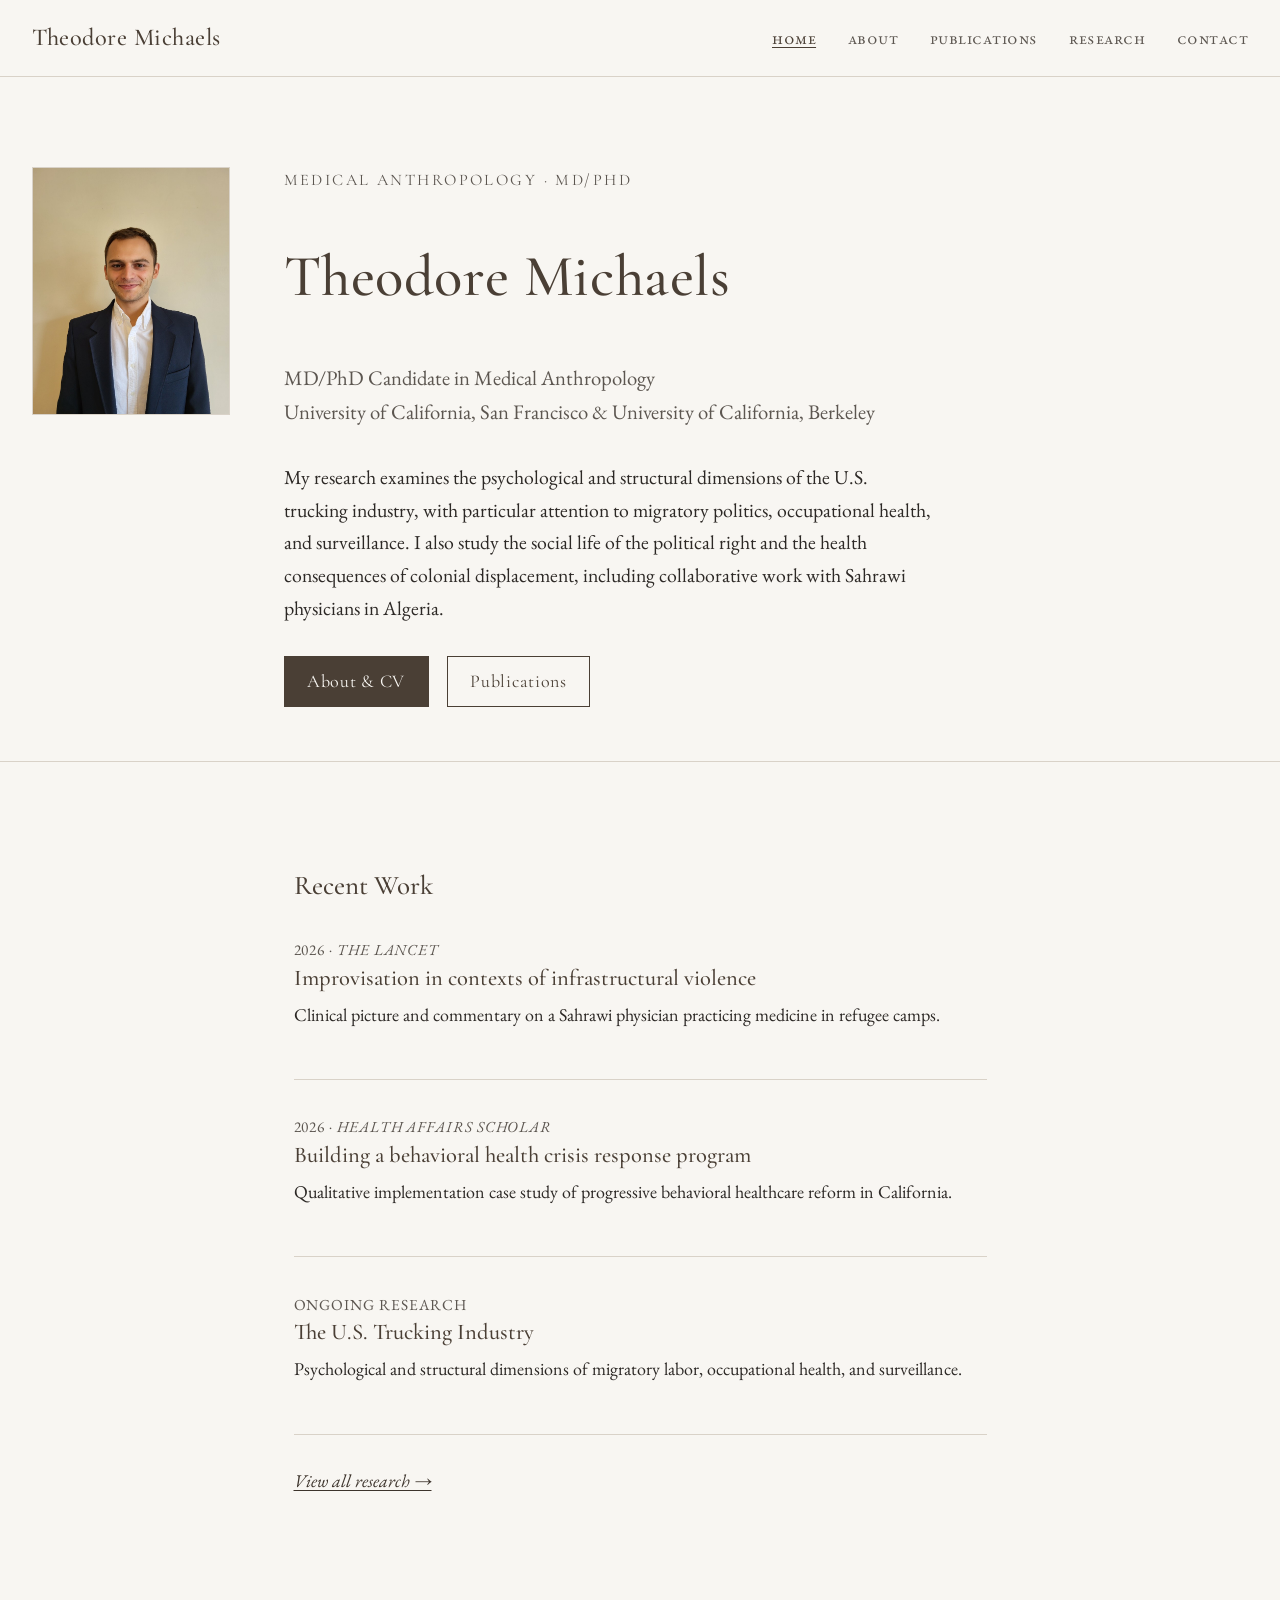
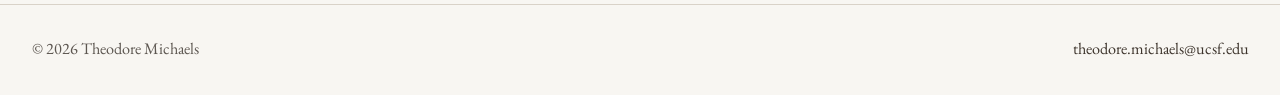
==== index.html @ 2a9b61cb "Add files via upload" ====
<!DOCTYPE html>
<html lang="en">
<head>
  <meta charset="UTF-8">
  <meta name="viewport" content="width=device-width, initial-scale=1.0">
  <meta name="description" content="Theodore Michaels — MD/PhD candidate in Medical Anthropology at UCSF and UC Berkeley">
  <title>Theodore Michaels — Home</title>
  <link rel="stylesheet" href="styles.css">
  <link rel="preconnect" href="https://fonts.googleapis.com">
  <link rel="preconnect" href="https://fonts.gstatic.com" crossorigin>
  <link href="https://fonts.googleapis.com/css2?family=Cormorant+Garamond:ital,wght@0,400;0,500;0,600;1,400&family=EB+Garamond:ital,wght@0,400;0,500;1,400&display=swap" rel="stylesheet">
</head>
<body>
  <a class="skip-link" href="#main">Skip to content</a>

  <header class="site-header">
    <div class="container">
      <a href="index.html" class="site-title">Theodore Michaels</a>
      <button class="nav-toggle" aria-label="Open menu" aria-expanded="false">
        <span></span>
        <span></span>
      </button>
      <nav class="site-nav" aria-label="Main">
        <ul>
          <li><a href="index.html" aria-current="page">Home</a></li>
          <li><a href="about.html">About</a></li>
          <li><a href="publications.html">Publications</a></li>
          <li><a href="research.html">Research</a></li>
          <li><a href="contact.html">Contact</a></li>
        </ul>
      </nav>
    </div>
  </header>

  <main id="main">
    <section class="hero hero-with-photo">
      <div class="container">
        <img
          src="assets/headshot.png"
          data-headshot="true"
          alt="Portrait of Theodore Michaels"
          class="hero-photo"
          width="220"
          height="275">
        <div>
          <p class="hero-label">Medical Anthropology · MD/PhD</p>
          <h1>Theodore Michaels</h1>
          <p class="hero-subtitle">MD/PhD Candidate in Medical Anthropology<br>University of California, San Francisco &amp; University of California, Berkeley</p>
          <p class="hero-intro">
            My research examines the psychological and structural dimensions of the U.S. trucking industry,
            with particular attention to migratory politics, occupational health, and surveillance. I also
            study the social life of the political right and the health consequences of colonial displacement,
            including collaborative work with Sahrawi physicians in Algeria.
          </p>
          <div class="hero-links">
            <a href="about.html" class="btn">About &amp; CV</a>
            <a href="publications.html" class="btn btn-outline">Publications</a>
          </div>
        </div>
      </div>
    </section>

    <section class="section">
      <div class="container narrow">
        <h2>Recent Work</h2>
        <ul class="card-list">
          <li class="card">
            <span class="card-meta">2026 · <em>The Lancet</em></span>
            <h3><a href="publications.html">Improvisation in contexts of infrastructural violence</a></h3>
            <p>Clinical picture and commentary on a Sahrawi physician practicing medicine in refugee camps.</p>
          </li>
          <li class="card">
            <span class="card-meta">2026 · <em>Health Affairs Scholar</em></span>
            <h3><a href="publications.html">Building a behavioral health crisis response program</a></h3>
            <p>Qualitative implementation case study of progressive behavioral healthcare reform in California.</p>
          </li>
          <li class="card">
            <span class="card-meta">Ongoing research</span>
            <h3><a href="research.html">The U.S. Trucking Industry</a></h3>
            <p>Psychological and structural dimensions of migratory labor, occupational health, and surveillance.</p>
          </li>
        </ul>
        <p class="section-footer"><a href="research.html">View all research →</a></p>
      </div>
    </section>
  </main>

  <footer class="site-footer">
    <div class="container">
      <p>&copy; <span id="year"></span> Theodore Michaels</p>
      <p class="footer-links">
        <a href="mailto:theodore.michaels@ucsf.edu">theodore.michaels@ucsf.edu</a>
      </p>
    </div>
  </footer>

  <script src="script.js"></script>
</body>
</html>
---- styles.css ----
/* ── Variables ───────────────────────────────────────────── */
:root {
  --color-bg: #f8f6f2;
  --color-bg-alt: #f0ebe3;
  --color-text: #2c2825;
  --color-text-muted: #5c5650;
  --color-accent: #4a3f35;
  --color-border: #d9d2c8;
  --color-link: #3d342c;
  --color-link-hover: #1a1614;

  --font-display: "Cormorant Garamond", "Georgia", serif;
  --font-body: "EB Garamond", "Georgia", serif;

  --space-xs: 0.5rem;
  --space-sm: 1rem;
  --space-md: 1.75rem;
  --space-lg: 3rem;
  --space-xl: 5rem;

  --max-width: 72rem;
  --max-narrow: 42rem;

  --transition: 0.2s ease;
}

/* ── Reset & Base ────────────────────────────────────────── */
*,
*::before,
*::after {
  box-sizing: border-box;
}

html {
  font-size: 18px;
  scroll-behavior: smooth;
}

body {
  margin: 0;
  font-family: var(--font-body);
  font-weight: 400;
  line-height: 1.65;
  color: var(--color-text);
  background-color: var(--color-bg);
  -webkit-font-smoothing: antialiased;
}

img {
  max-width: 100%;
  height: auto;
}

a {
  color: var(--color-link);
  text-decoration: underline;
  text-decoration-thickness: 1px;
  text-underline-offset: 3px;
  transition: color var(--transition);
}

a:hover {
  color: var(--color-link-hover);
}

h1, h2, h3 {
  font-family: var(--font-display);
  font-weight: 500;
  line-height: 1.2;
  color: var(--color-accent);
}

h1 {
  font-size: clamp(2.25rem, 5vw, 3.25rem);
  letter-spacing: 0.01em;
}

h2 {
  font-size: 1.5rem;
  margin-top: var(--space-lg);
  margin-bottom: var(--space-sm);
}

h3 {
  font-size: 1.25rem;
  margin: 0 0 var(--space-xs);
}

p {
  margin: 0 0 var(--space-sm);
}

code {
  font-size: 0.85em;
  padding: 0.1em 0.35em;
  background: var(--color-bg-alt);
  border-radius: 2px;
}

/* ── Layout ──────────────────────────────────────────────── */
.container {
  width: 100%;
  max-width: var(--max-width);
  margin: 0 auto;
  padding: 0 var(--space-md);
}

.container.narrow {
  max-width: var(--max-narrow);
}

/* ── Skip link ───────────────────────────────────────────── */
.skip-link {
  position: absolute;
  top: -100%;
  left: var(--space-sm);
  padding: var(--space-xs) var(--space-sm);
  background: var(--color-accent);
  color: var(--color-bg);
  z-index: 100;
}

.skip-link:focus {
  top: var(--space-sm);
}

/* ── Header & Nav ────────────────────────────────────────── */
.site-header {
  border-bottom: 1px solid var(--color-border);
  background: var(--color-bg);
  position: sticky;
  top: 0;
  z-index: 50;
}

.site-header .container {
  display: flex;
  align-items: center;
  justify-content: space-between;
  padding-top: var(--space-sm);
  padding-bottom: var(--space-sm);
}

.site-title {
  font-family: var(--font-display);
  font-size: 1.35rem;
  font-weight: 500;
  text-decoration: none;
  color: var(--color-accent);
  letter-spacing: 0.02em;
}

.site-nav ul {
  display: flex;
  gap: var(--space-md);
  list-style: none;
  margin: 0;
  padding: 0;
}

.site-nav a {
  font-size: 0.95rem;
  text-decoration: none;
  color: var(--color-text-muted);
  letter-spacing: 0.03em;
  text-transform: lowercase;
  font-variant: small-caps;
}

.site-nav a:hover,
.site-nav a[aria-current="page"] {
  color: var(--color-accent);
  text-decoration: underline;
}

.nav-toggle {
  display: none;
  flex-direction: column;
  justify-content: center;
  gap: 6px;
  width: 2rem;
  height: 2rem;
  padding: 0;
  border: none;
  background: transparent;
  cursor: pointer;
}

.nav-toggle span {
  display: block;
  width: 100%;
  height: 1px;
  background: var(--color-accent);
  transition: transform var(--transition), opacity var(--transition);
}

.nav-toggle[aria-expanded="true"] span:first-child {
  transform: translateY(3.5px) rotate(45deg);
}

.nav-toggle[aria-expanded="true"] span:last-child {
  transform: translateY(-3.5px) rotate(-45deg);
}

/* ── Hero (Home) ─────────────────────────────────────────── */
.hero {
  padding: var(--space-xl) 0 var(--space-lg);
  border-bottom: 1px solid var(--color-border);
}

.hero-label {
  font-family: var(--font-display);
  font-size: 0.9rem;
  letter-spacing: 0.15em;
  text-transform: uppercase;
  color: var(--color-text-muted);
  margin-bottom: var(--space-sm);
}

.hero-subtitle {
  font-size: 1.15rem;
  color: var(--color-text-muted);
  margin-bottom: var(--space-md);
}

.hero-intro {
  font-size: 1.1rem;
  max-width: 36rem;
  margin-bottom: var(--space-md);
}

.hero-links {
  display: flex;
  flex-wrap: wrap;
  gap: var(--space-sm);
  margin-top: var(--space-md);
}

/* ── Buttons ─────────────────────────────────────────────── */
.btn {
  display: inline-block;
  padding: 0.55em 1.25em;
  font-family: var(--font-display);
  font-size: 1rem;
  letter-spacing: 0.04em;
  text-decoration: none;
  color: var(--color-bg);
  background: var(--color-accent);
  border: 1px solid var(--color-accent);
  transition: background var(--transition), color var(--transition);
}

.btn:hover {
  background: transparent;
  color: var(--color-accent);
}

.btn-outline {
  background: transparent;
  color: var(--color-accent);
}

.btn-outline:hover {
  background: var(--color-accent);
  color: var(--color-bg);
}

.btn-download::before {
  content: "↓ ";
  font-size: 0.9em;
}

/* ── Page header ─────────────────────────────────────────── */
.page-header {
  padding: var(--space-lg) 0 var(--space-md);
  border-bottom: 1px solid var(--color-border);
}

.page-header h1 {
  margin: 0 0 var(--space-xs);
}

.lead {
  font-size: 1.15rem;
  color: var(--color-text-muted);
  margin: 0;
}

/* ── Sections ────────────────────────────────────────────── */
.section {
  padding: var(--space-lg) 0 var(--space-xl);
}

.section-label {
  font-family: var(--font-display);
  font-size: 0.85rem;
  letter-spacing: 0.12em;
  text-transform: uppercase;
  color: var(--color-text-muted);
  border-bottom: 1px solid var(--color-border);
  padding-bottom: var(--space-xs);
  margin-top: var(--space-lg);
}

.section-footer {
  margin-top: var(--space-md);
  font-style: italic;
}

/* ── Cards (Home) ────────────────────────────────────────── */
.card-list {
  list-style: none;
  margin: var(--space-md) 0 0;
  padding: 0;
}

.card {
  padding: var(--space-md) 0;
  border-bottom: 1px solid var(--color-border);
}

.card:first-child {
  padding-top: 0;
}

.card-meta {
  font-size: 0.85rem;
  letter-spacing: 0.06em;
  text-transform: uppercase;
  color: var(--color-text-muted);
}

.card h3 a {
  text-decoration: none;
  color: var(--color-accent);
}

.card h3 a:hover {
  text-decoration: underline;
}

/* ── Profile photo ───────────────────────────────────────── */
.profile-photo {
  width: 100%;
  max-width: 14rem;
  aspect-ratio: 4 / 5;
  object-fit: cover;
  object-position: center top;
  border: 1px solid var(--color-border);
  margin-bottom: var(--space-md);
}

.hero-with-photo .container {
  display: grid;
  gap: var(--space-lg);
  align-items: start;
}

.hero-photo {
  width: 100%;
  max-width: 11rem;
  aspect-ratio: 4 / 5;
  object-fit: cover;
  object-position: center top;
  border: 1px solid var(--color-border);
  justify-self: center;
}

/* ── About ───────────────────────────────────────────────── */
.about-grid {
  display: grid;
  gap: var(--space-lg);
}

.about-sidebar {
  display: flex;
  flex-direction: column;
}

.cv-box {
  padding: var(--space-md);
  background: var(--color-bg-alt);
  border: 1px solid var(--color-border);
}

.cv-box h2 {
  margin-top: 0;
}

.cv-note {
  margin: var(--space-sm) 0 0;
  color: var(--color-text-muted);
}

/* ── Timeline ────────────────────────────────────────────── */
.timeline {
  list-style: none;
  margin: 0;
  padding: 0;
}

.timeline li {
  display: grid;
  grid-template-columns: 4rem 1fr;
  gap: var(--space-sm);
  padding: var(--space-xs) 0;
  border-bottom: 1px solid var(--color-border);
}

.timeline-date {
  font-variant: small-caps;
  color: var(--color-text-muted);
}

.plain-list {
  list-style: none;
  margin: 0;
  padding: 0;
}

.plain-list li {
  padding: 0.25em 0;
}

/* ── Publications ────────────────────────────────────────── */
.pub-list {
  list-style: none;
  margin: var(--space-md) 0 0;
  padding: 0;
  counter-reset: pub;
}

.pub-item {
  padding: var(--space-md) 0;
  border-bottom: 1px solid var(--color-border);
  counter-increment: pub;
}

.pub-item::before {
  content: counter(pub) ".";
  display: block;
  font-family: var(--font-display);
  font-size: 0.9rem;
  color: var(--color-text-muted);
  margin-bottom: var(--space-xs);
}

.pub-authors {
  margin: 0;
  font-size: 0.95rem;
}

.pub-title {
  margin: 0.15em 0;
  font-size: 1.1rem;
}

.pub-venue {
  margin: 0;
  color: var(--color-text-muted);
}

.pub-links {
  margin: var(--space-xs) 0 0;
  font-size: 0.9rem;
}

.pub-links a {
  text-decoration: none;
}

.pub-links a:hover {
  text-decoration: underline;
}

/* ── Research projects ───────────────────────────────────── */
.project {
  padding: var(--space-md) 0;
  border-bottom: 1px solid var(--color-border);
}

.project:first-of-type {
  padding-top: 0;
}

.project-header {
  margin-bottom: var(--space-sm);
}

.project-header h2 {
  margin: var(--space-xs) 0 0;
  font-size: 1.35rem;
}

.project-status {
  font-size: 0.75rem;
  letter-spacing: 0.1em;
  text-transform: uppercase;
  color: var(--color-text-muted);
}

.project-meta {
  font-size: 0.95rem;
  color: var(--color-text-muted);
  margin-top: var(--space-sm);
}

/* ── Contact ─────────────────────────────────────────────── */
.contact-grid {
  display: grid;
  gap: var(--space-lg);
}

.contact-block h2 {
  margin-top: 0;
  font-size: 1.15rem;
  letter-spacing: 0.05em;
  text-transform: lowercase;
  font-variant: small-caps;
}

.links-list a {
  text-decoration: none;
}

.links-list a:hover {
  text-decoration: underline;
}

/* ── Footer ──────────────────────────────────────────────── */
.site-footer {
  border-top: 1px solid var(--color-border);
  padding: var(--space-md) 0;
  margin-top: auto;
}

.site-footer .container {
  display: flex;
  flex-wrap: wrap;
  justify-content: space-between;
  align-items: baseline;
  gap: var(--space-sm);
  font-size: 0.9rem;
  color: var(--color-text-muted);
}

.site-footer p {
  margin: 0;
}

.footer-links a {
  text-decoration: none;
}

.footer-links a:hover {
  text-decoration: underline;
}

/* ── Responsive ────────────────────────────────────────────── */
@media (max-width: 640px) {
  html {
    font-size: 17px;
  }

  .nav-toggle {
    display: flex;
  }

  .site-nav {
    position: absolute;
    top: 100%;
    left: 0;
    right: 0;
    background: var(--color-bg);
    border-bottom: 1px solid var(--color-border);
    max-height: 0;
    overflow: hidden;
    transition: max-height var(--transition);
  }

  .site-nav.is-open {
    max-height: 20rem;
  }

  .site-nav ul {
    flex-direction: column;
    gap: 0;
    padding: var(--space-sm) var(--space-md) var(--space-md);
  }

  .site-nav li {
    padding: var(--space-xs) 0;
  }

  .hero {
    padding-top: var(--space-lg);
  }

  .site-footer .container {
    flex-direction: column;
  }

  .timeline li {
    grid-template-columns: 1fr;
    gap: 0.15rem;
  }
}

@media (min-width: 768px) {
  .hero-with-photo .container {
    grid-template-columns: 11rem 1fr;
  }

  .hero-photo {
    justify-self: start;
  }

  .about-grid {
    grid-template-columns: 1fr 16rem;
    align-items: start;
  }

  .contact-grid {
    grid-template-columns: 1fr 1fr;
  }
}
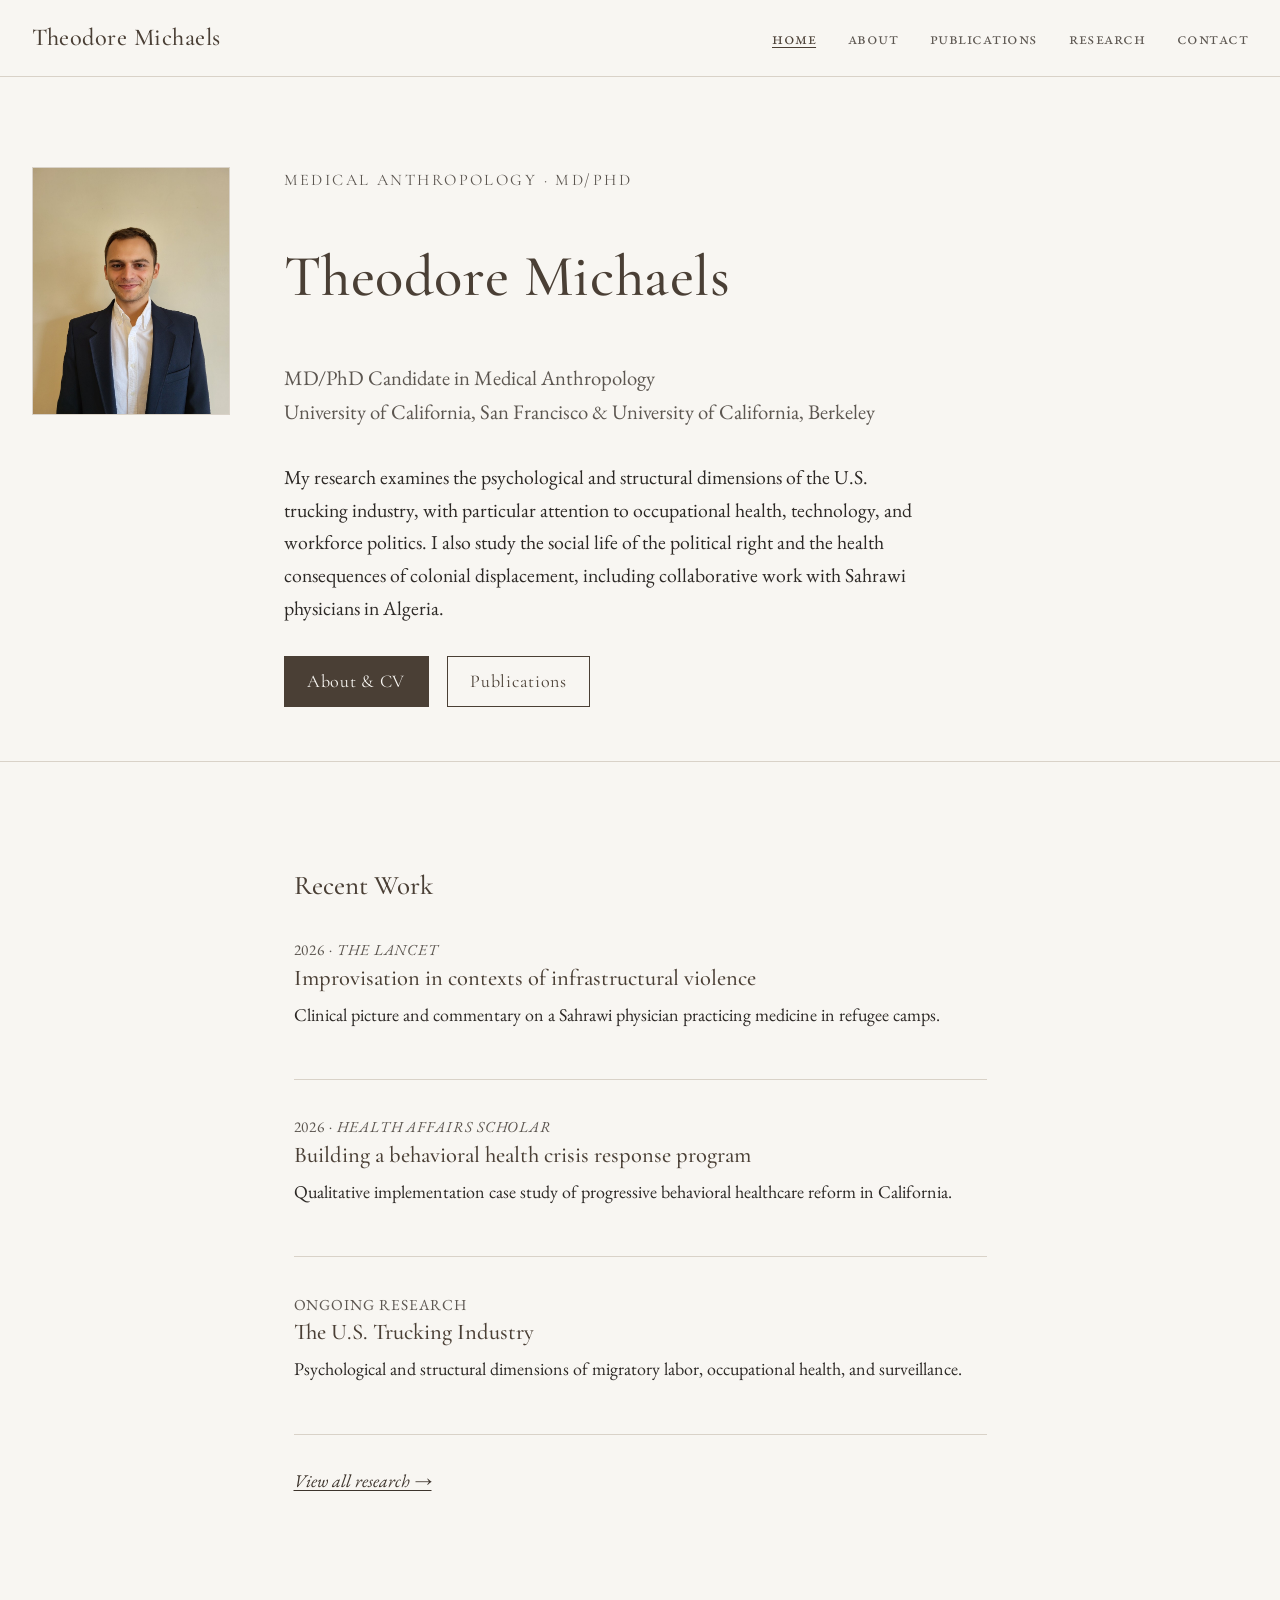
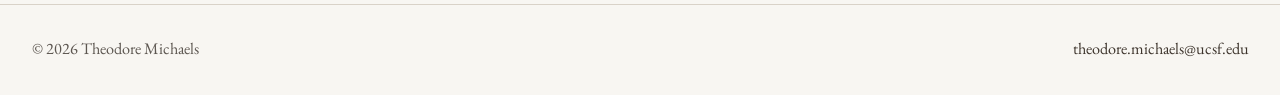
==== commit 6068796a: "Update index.html" ====
--- a/index.html
+++ b/index.html
@@ -48,7 +48,7 @@
           <p class="hero-subtitle">MD/PhD Candidate in Medical Anthropology<br>University of California, San Francisco &amp; University of California, Berkeley</p>
           <p class="hero-intro">
             My research examines the psychological and structural dimensions of the U.S. trucking industry,
-            with particular attention to migratory politics, occupational health, and surveillance. I also
+            with particular attention to occupational health, technology, and workforce politics. I also
             study the social life of the political right and the health consequences of colonial displacement,
             including collaborative work with Sahrawi physicians in Algeria.
           </p>
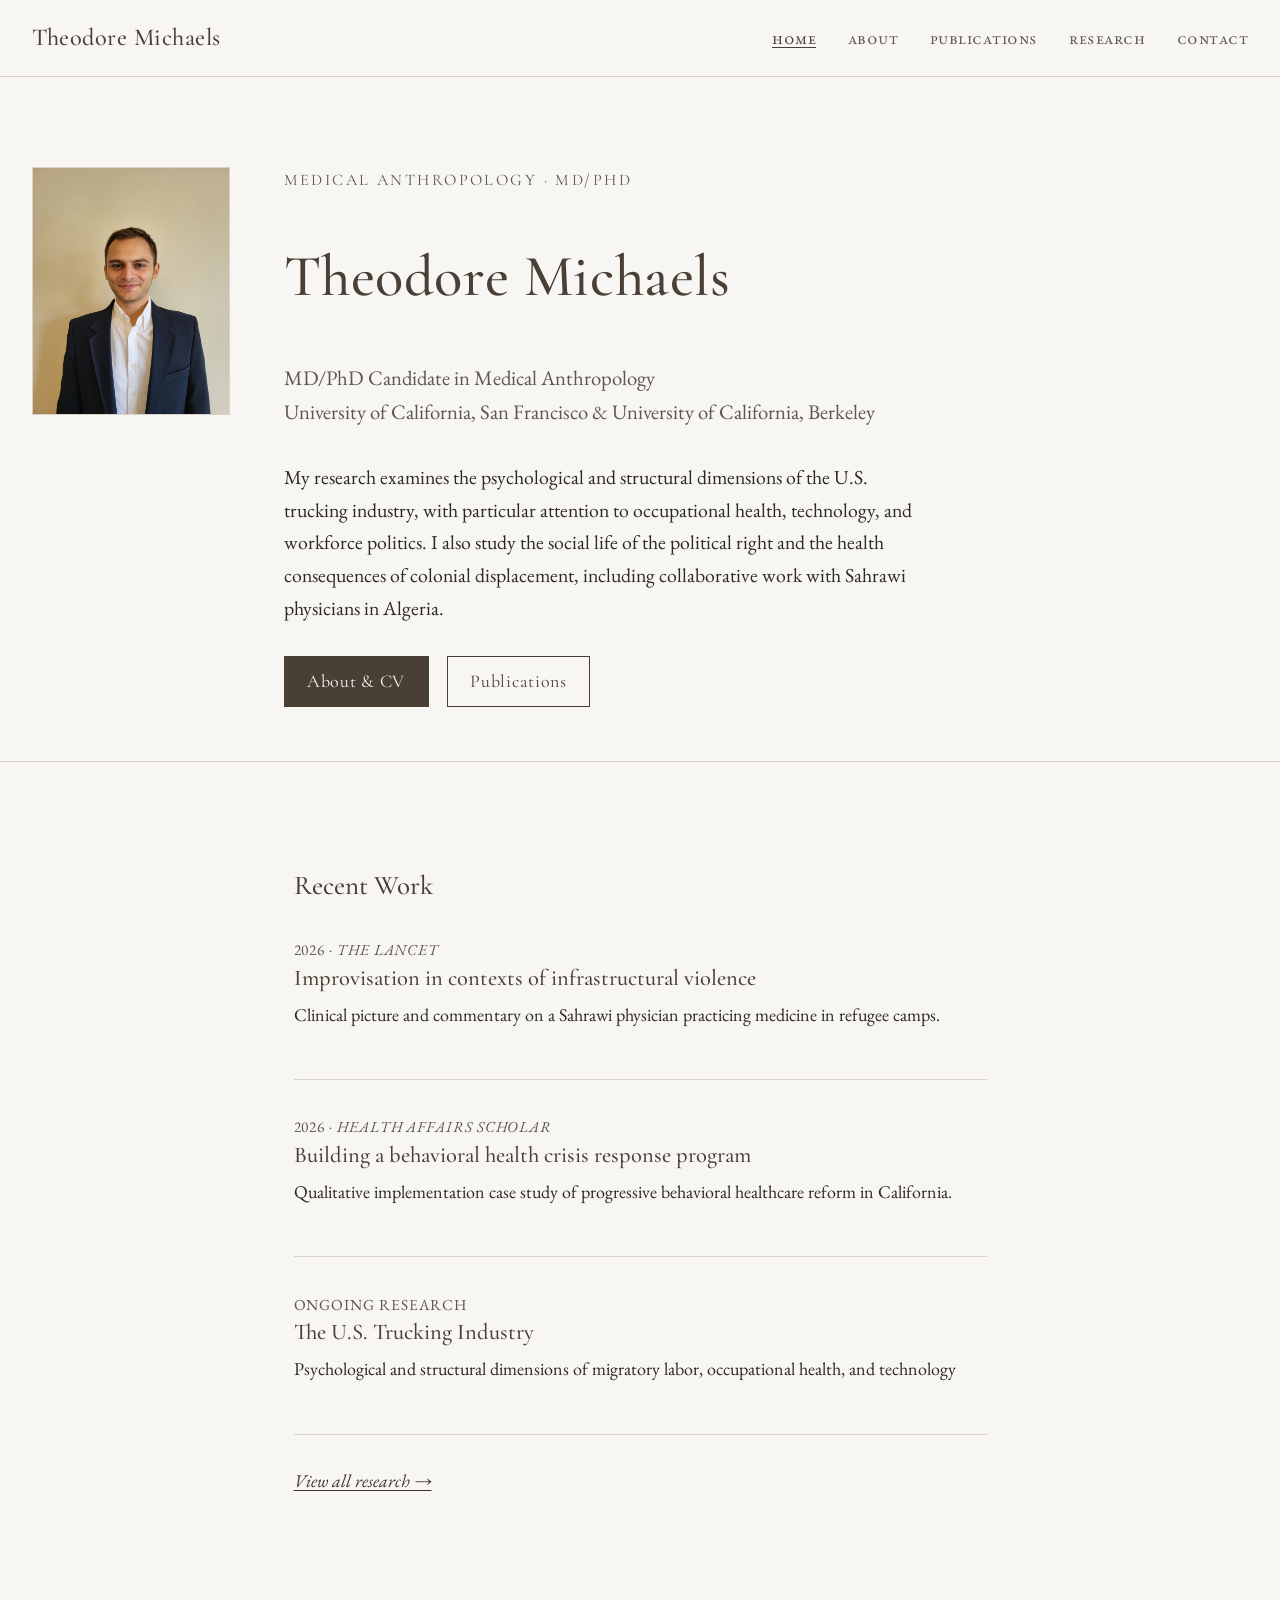
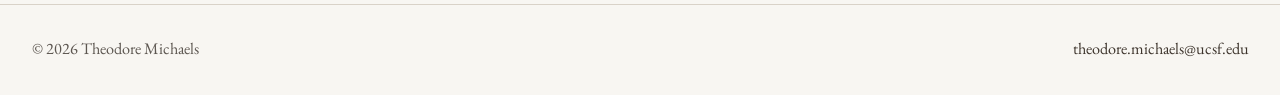
==== commit 4448b7e9: "Fix HTML encoding issues in index.html" ====
--- a/index.html
+++ b/index.html
@@ -77,7 +77,7 @@
           <li class="card">
             <span class="card-meta">Ongoing research</span>
             <h3><a href="research.html">The U.S. Trucking Industry</a></h3>
-            <p>Psychological and structural dimensions of migratory labor, occupational health, and surveillance.</p>
+            <p>Psychological and structural dimensions of migratory labor, occupational health, and technology</p>
           </li>
         </ul>
         <p class="section-footer"><a href="research.html">View all research →</a></p>
